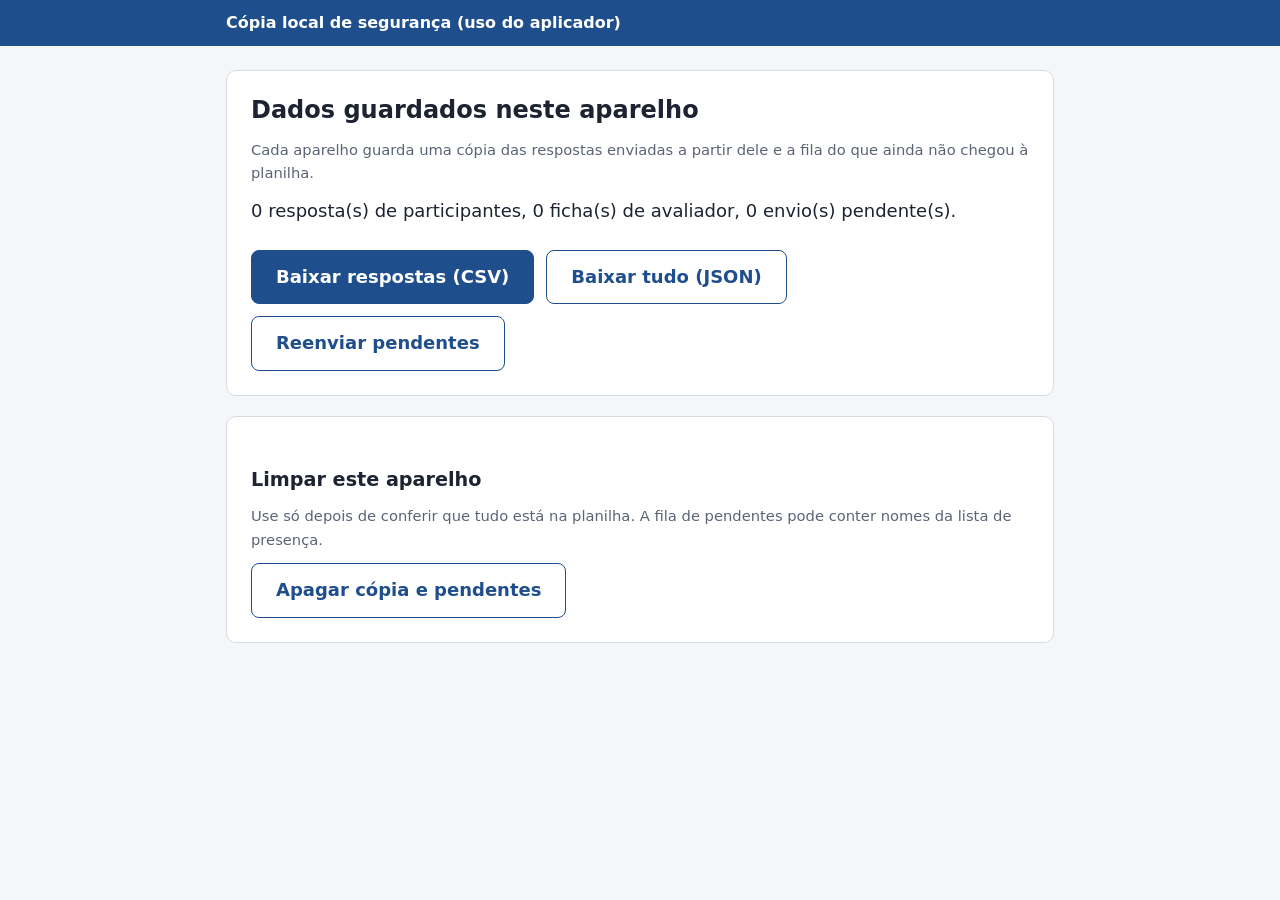
==== public/copia.html @ 40a79c22 "add: questionario plenaria" ====
<!doctype html>
<html lang="pt-BR">
<head>
  <meta charset="utf-8">
  <meta name="viewport" content="width=device-width, initial-scale=1">
  <meta name="robots" content="noindex, nofollow">
  <title>Cópia local</title>
  <link rel="stylesheet" href="css/style.css">
</head>
<body>
  <header class="topo"><div class="topo-int"><span class="topo-titulo">Cópia local de segurança (uso do aplicador)</span></div></header>
  <main>
    <div class="cartao">
      <h1>Dados guardados neste aparelho</h1>
      <p class="suave">Cada aparelho guarda uma cópia das respostas enviadas a partir dele e a fila do que ainda não chegou à planilha.</p>
      <p id="resumo"></p>
      <div class="acoes" style="justify-content:flex-start">
        <button type="button" id="csv">Baixar respostas (CSV)</button>
        <button type="button" id="json" class="secundario">Baixar tudo (JSON)</button>
        <button type="button" id="reenviar" class="secundario">Reenviar pendentes</button>
      </div>
      <div id="msg"></div>
    </div>
    <div class="cartao">
      <h2>Limpar este aparelho</h2>
      <p class="suave">Use só depois de conferir que tudo está na planilha. A fila de pendentes pode conter nomes da lista de presença.</p>
      <button type="button" id="limpar" class="secundario">Apagar cópia e pendentes</button>
    </div>
  </main>
  <script src="js/config.js"></script>
  <script>
  (function () {
    function ler(k) { try { return JSON.parse(localStorage.getItem(k)) || []; } catch (e) { return []; } }
    var copia = ler("plenaria_copia"), pend = ler("plenaria_pendentes");
    var resp = copia.filter(function (p) { return p.tipo === "resposta"; }).map(function (p) { return p.registro; });
    var aval = [];
    copia.filter(function (p) { return p.tipo === "avaliador"; }).forEach(function (p) { aval = aval.concat(p.linhas); });
    document.getElementById("resumo").textContent =
      resp.length + " resposta(s) de participantes, " + aval.length + " ficha(s) de avaliador, " + pend.length + " envio(s) pendente(s).";

    function baixar(nome, conteudo, tipo) {
      var a = document.createElement("a");
      a.href = URL.createObjectURL(new Blob([conteudo], { type: tipo }));
      a.download = nome;
      document.body.appendChild(a); a.click(); a.remove();
    }
    function csv(linhas) {
      var cols = [];
      linhas.forEach(function (l) { Object.keys(l).forEach(function (k) { if (cols.indexOf(k) < 0) cols.push(k); }); });
      var q = function (v) { v = v == null ? "" : String(v); return /[";\n]/.test(v) ? '"' + v.replace(/"/g, '""') + '"' : v; };
      return "﻿" + [cols.join(";")].concat(linhas.map(function (l) { return cols.map(function (c) { return q(l[c]); }).join(";"); })).join("\n");
    }
    var hoje = new Date().toISOString().slice(0, 10);
    document.getElementById("csv").onclick = function () {
      if (resp.length) baixar("respostas-" + hoje + ".csv", csv(resp), "text/csv");
      if (aval.length) baixar("avaliadores-" + hoje + ".csv", csv(aval), "text/csv");
    };
    document.getElementById("json").onclick = function () {
      baixar("plenaria-copia-" + hoje + ".json", JSON.stringify({ copia: copia, pendentes: pend }, null, 2), "application/json");
    };
    document.getElementById("reenviar").onclick = function () {
      var msg = document.getElementById("msg");
      if (!CONFIG.APPS_SCRIPT_URL) { msg.innerHTML = '<div class="alerta">APPS_SCRIPT_URL não configurado.</div>'; return; }
      var restantes = [];
      pend.reduce(function (p, item) {
        return p.then(function () {
          return fetch(CONFIG.APPS_SCRIPT_URL, { method: "POST", headers: { "Content-Type": "text/plain;charset=utf-8" }, body: JSON.stringify(item.payload) })
            .then(function (r) { return r.json(); })
            .then(function (j) { if (!j.ok) throw new Error(j.erro); })
            .catch(function () { restantes.push(item); });
        });
      }, Promise.resolve()).then(function () {
        localStorage.setItem("plenaria_pendentes", JSON.stringify(restantes));
        msg.innerHTML = '<div class="' + (restantes.length ? "alerta" : "sucesso") + '">' +
          (pend.length - restantes.length) + " enviado(s); " + restantes.length + " ainda pendente(s).</div>";
        pend = restantes;
      });
    };
    document.getElementById("limpar").onclick = function () {
      if (!confirm("Apagar a cópia local e os envios pendentes deste aparelho?")) return;
      localStorage.removeItem("plenaria_copia");
      localStorage.removeItem("plenaria_pendentes");
      location.reload();
    };
  })();
  </script>
</body>
</html>
---- public/css/style.css ----
:root {
  --fundo: #f5f6f8;
  --papel: #ffffff;
  --texto: #1d2330;
  --suave: #5b6475;
  --borda: #d7dbe3;
  --primaria: #1f4e8c;
  --primaria-escura: #173b6a;
  --destaque: #e8f0fb;
  --erro: #b3261e;
  --erro-fundo: #fdecea;
  --ok: #1e6b3a;
  --ok-fundo: #e7f4ec;
  --raio: 10px;
}

* { box-sizing: border-box; }

html { -webkit-text-size-adjust: 100%; }

body {
  margin: 0;
  background: var(--fundo);
  color: var(--texto);
  font: 18px/1.6 system-ui, -apple-system, "Segoe UI", Roboto, "Helvetica Neue", Arial, sans-serif;
}

.topo { background: var(--primaria); color: #fff; position: sticky; top: 0; z-index: 10; }
.topo-int { max-width: 860px; margin: 0 auto; padding: 10px 16px; display: flex; flex-direction: column; }
.topo-titulo { font-weight: 600; font-size: 16px; }
.topo-sub { font-size: 13px; opacity: .85; }
.progresso { height: 4px; background: rgba(255,255,255,.25); }
#barra { height: 100%; width: 0; background: #fff; transition: width .3s; }

main { max-width: 860px; margin: 0 auto; padding: 24px 16px 64px; outline: none; }
main.largo { max-width: 1400px; }

.cartao {
  background: var(--papel);
  border: 1px solid var(--borda);
  border-radius: var(--raio);
  padding: 24px;
  margin-bottom: 20px;
}

h1 { font-size: 1.5rem; line-height: 1.3; margin: 0 0 12px; }
h2 { font-size: 1.2rem; margin: 24px 0 8px; }
p { margin: 0 0 12px; }
.suave { color: var(--suave); font-size: .92rem; }
.aviso { background: var(--destaque); border-left: 4px solid var(--primaria); padding: 12px 16px; border-radius: 6px; margin: 16px 0; }
.alerta { background: var(--erro-fundo); border-left: 4px solid var(--erro); padding: 12px 16px; border-radius: 6px; margin: 16px 0; }
.sucesso { background: var(--ok-fundo); border-left: 4px solid var(--ok); padding: 12px 16px; border-radius: 6px; margin: 16px 0; }

/* Perguntas */
fieldset { border: 0; margin: 0 0 24px; padding: 0; min-width: 0; }
legend { font-weight: 600; margin-bottom: 8px; padding: 0; }
.pergunta { padding: 16px 0; border-top: 1px solid var(--borda); }
.pergunta:first-of-type { border-top: 0; }
.pergunta.faltando legend, .pergunta.faltando > .rotulo { color: var(--erro); }
.pergunta.faltando::after { content: "Responda esta pergunta."; display: block; color: var(--erro); font-size: .9rem; margin-top: 4px; }

.opcao {
  display: flex; gap: 12px; align-items: flex-start;
  padding: 10px 12px; margin: 6px 0;
  border: 1px solid var(--borda); border-radius: 8px; cursor: pointer;
  background: var(--papel);
}
.opcao:hover { border-color: var(--primaria); }
.opcao input { margin-top: 6px; width: 20px; height: 20px; flex: none; accent-color: var(--primaria); }
.opcao:has(input:checked) { border-color: var(--primaria); background: var(--destaque); }

.escala { display: grid; grid-template-columns: repeat(5, 1fr); gap: 6px; }
.escala .opcao { flex-direction: column; align-items: center; text-align: center; padding: 8px 4px; font-size: .85rem; gap: 4px; margin: 0; }
.escala .opcao input { margin: 0; }
.escala .num { font-weight: 700; font-size: 1rem; }

.certeza { margin-top: 12px; padding: 12px; background: var(--fundo); border-radius: 8px; }
.certeza .rotulo { font-size: .95rem; font-weight: 600; margin-bottom: 6px; }

input[type=text], input[type=email], input[type=tel], textarea {
  width: 100%; font: inherit; padding: 10px 12px;
  border: 1px solid var(--borda); border-radius: 8px; background: #fff; color: var(--texto);
}
textarea { min-height: 96px; resize: vertical; }
label.campo { display: block; font-weight: 600; margin: 16px 0 6px; }
.outra { margin-top: 6px; }

/* Botões */
.acoes { display: flex; gap: 12px; justify-content: flex-end; flex-wrap: wrap; margin-top: 24px; }
button, .botao {
  font: inherit; font-weight: 600; cursor: pointer;
  padding: 12px 24px; border-radius: 8px; border: 1px solid var(--primaria);
  background: var(--primaria); color: #fff; text-decoration: none; display: inline-block;
}
button:hover, .botao:hover { background: var(--primaria-escura); }
button.secundario, .botao.secundario { background: #fff; color: var(--primaria); }
button:disabled { opacity: .6; cursor: wait; }

/* Material de leitura */
.material {
  background: #fff; border: 1px solid var(--borda); border-radius: var(--raio);
  padding: 28px; font-size: 1.05rem;
}
.material .doc-centro { text-align: center; }
.material .doc-ementa { font-weight: 600; }
.material.oficial p { text-align: justify; hyphens: auto; }
.material h3 { margin-top: 0; }
.material h4 { margin: 20px 0 6px; }
.etiqueta { display: inline-block; font-size: .85rem; font-weight: 600; color: var(--primaria); background: var(--destaque); padding: 2px 10px; border-radius: 99px; margin-bottom: 8px; }

/* Avaliadores: resumo + acórdão lado a lado */
.lado-a-lado { display: grid; grid-template-columns: 1fr; gap: 16px; }
@media (min-width: 1100px) {
  .lado-a-lado { grid-template-columns: 1fr 1fr; }
  .lado-a-lado .painel { max-height: 80vh; overflow: auto; }
}
.pdf { width: 100%; height: 80vh; border: 1px solid var(--borda); border-radius: var(--raio); background: #fff; }

table.afirmacoes { width: 100%; border-collapse: collapse; font-size: .95rem; }
table.afirmacoes th, table.afirmacoes td { border-bottom: 1px solid var(--borda); padding: 10px 6px; vertical-align: top; }
table.afirmacoes th { text-align: left; font-size: .85rem; color: var(--suave); }
table.afirmacoes td.radio { text-align: center; width: 92px; }
table.afirmacoes td.radio input { width: 20px; height: 20px; accent-color: var(--primaria); }
table.afirmacoes tr.faltando td { background: var(--erro-fundo); }
@media (max-width: 640px) {
  table.afirmacoes thead { display: none; }
  table.afirmacoes tr { display: block; padding: 8px 0; border-bottom: 1px solid var(--borda); }
  table.afirmacoes td { display: block; border: 0; padding: 4px 0; }
  table.afirmacoes td.radio { display: inline-block; width: auto; margin-right: 16px; }
  table.afirmacoes td.radio::after { content: attr(data-rotulo); margin-left: 6px; font-size: .85rem; }
}

.exemplo { font-size: .95rem; }
.exemplo dt { font-weight: 600; margin-top: 8px; }
.exemplo dd { margin: 0 0 0 16px; }

@media (max-width: 640px) {
  body { font-size: 17px; }
  .cartao, .material { padding: 16px; }
  .escala .opcao { font-size: .7rem; }
}
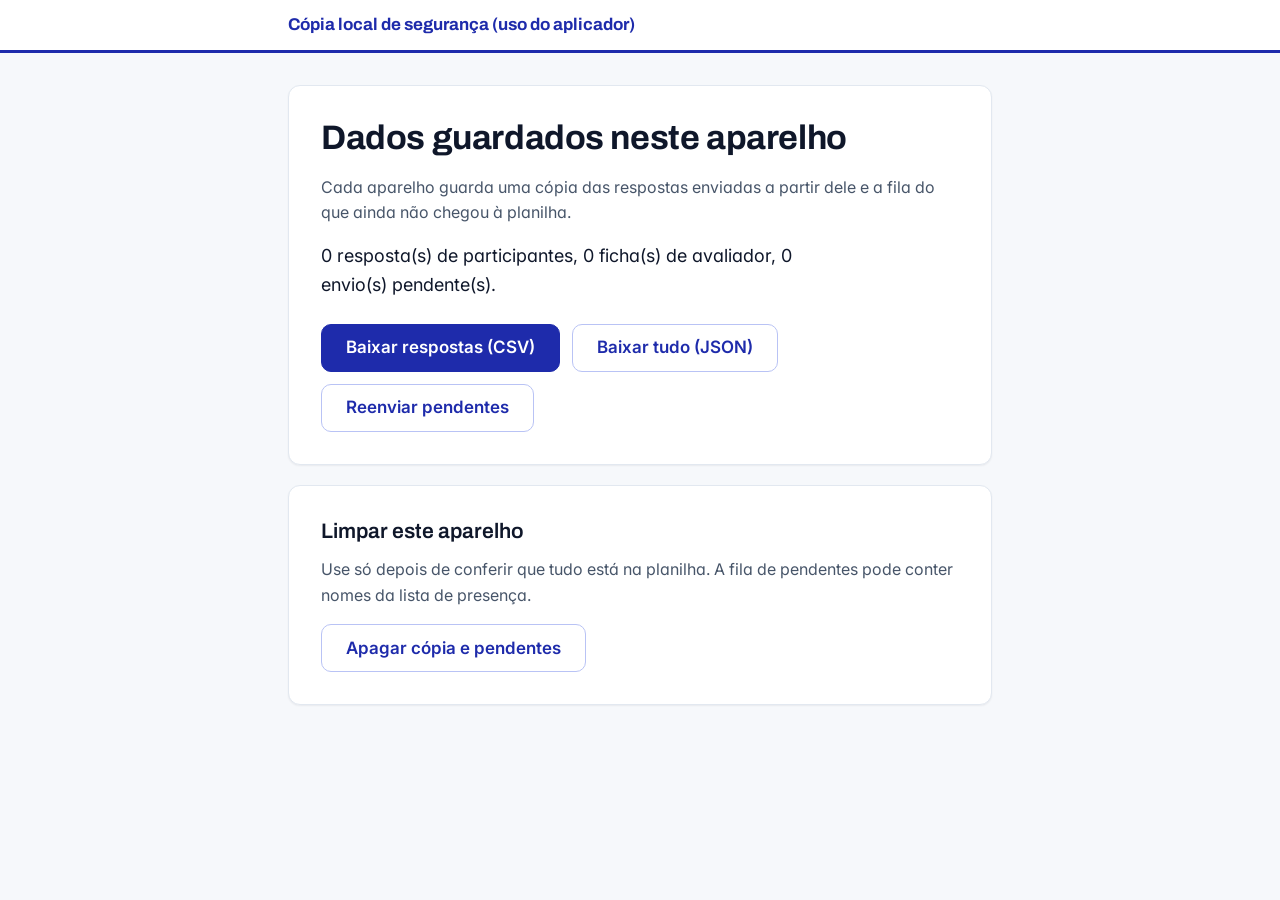
==== commit e4400a9f: "add: melhorias de design" ====
--- a/public/copia.html
+++ b/public/copia.html
@@ -5,6 +5,9 @@
   <meta name="viewport" content="width=device-width, initial-scale=1">
   <meta name="robots" content="noindex, nofollow">
   <title>Cópia local</title>
+  <link rel="preconnect" href="https://fonts.googleapis.com">
+  <link rel="preconnect" href="https://fonts.gstatic.com" crossorigin>
+  <link href="https://fonts.googleapis.com/css2?family=Archivo:wght@600;700&family=Inter:wght@400;500;600&family=IBM+Plex+Mono:wght@500&display=swap" rel="stylesheet">
   <link rel="stylesheet" href="css/style.css">
 </head>
 <body>
--- a/public/css/style.css
+++ b/public/css/style.css
@@ -1,141 +1,565 @@
+/*
+ * Formulário de validação — sistema visual do plenarIA (sem a marca).
+ * Tokens de cor tomados do tema claro do site plenaria.tre-ap.jus.br.
+ * Tudo em rem para acompanhar o controle A− / A+ (data-escala no <html>).
+ */
+
 :root {
-  --fundo: #f5f6f8;
-  --papel: #ffffff;
-  --texto: #1d2330;
-  --suave: #5b6475;
-  --borda: #d7dbe3;
-  --primaria: #1f4e8c;
-  --primaria-escura: #173b6a;
-  --destaque: #e8f0fb;
-  --erro: #b3261e;
-  --erro-fundo: #fdecea;
-  --ok: #1e6b3a;
-  --ok-fundo: #e7f4ec;
-  --raio: 10px;
-}
-
-* { box-sizing: border-box; }
-
-html { -webkit-text-size-adjust: 100%; }
+  color-scheme: light;
+
+  --fundo: #f6f8fb;
+  --superficie: #ffffff;
+  --superficie-sutil: #f1f5f9;
+  --borda: #e2e8f0;
+  --borda-controle: #71809a;     /* ≥ 3:1 sobre branco (WCAG 1.4.11) */
+  --conteudo: #0f172a;
+  --conteudo-suave: #475569;
+  --marca: #1e2bab;
+  --marca-forte: #16219f;
+  --marca-clara: #4465e6;
+  --marca-suave: #eef1fd;
+  --destaque: #f6b908;
+  --destaque-suave: #fef7e0;
+  --aviso: #8a6a00;
+  --sucesso: #0d502d;
+  --sucesso-suave: #e7f0eb;
+  --perigo: #b42318;
+  --perigo-suave: #fdecea;
+  --foco: #4465e6;
+
+  --fonte-titulo: "Archivo", "Inter", system-ui, sans-serif;
+  --fonte-texto: "Inter", system-ui, -apple-system, "Segoe UI", Roboto, Arial, sans-serif;
+  --fonte-mono: "IBM Plex Mono", ui-monospace, "Cascadia Mono", Consolas, monospace;
+
+  --raio: 12px;
+  --raio-controle: 10px;
+  --sombra-cartao: 0 1px 2px rgba(15, 23, 42, .06);
+  --sombra-folha: 0 1px 2px rgba(15, 23, 42, .06), 0 12px 32px -16px rgba(15, 23, 42, .16);
+  --anel: 0 0 0 3px rgba(68, 101, 230, .28);
+  --entrada: cubic-bezier(.16, 1, .3, 1);
+
+  --coluna: 46rem;
+  --coluna-larga: 90rem;
+}
+
+html { font-size: 100%; -webkit-text-size-adjust: 100%; scrollbar-color: #cbd5e1 transparent; }
+html[data-escala="115"] { font-size: 115%; }
+html[data-escala="130"] { font-size: 130%; }
+html[data-escala="150"] { font-size: 150%; }
+
+*, *::before, *::after { box-sizing: border-box; }
 
 body {
   margin: 0;
   background: var(--fundo);
-  color: var(--texto);
-  font: 18px/1.6 system-ui, -apple-system, "Segoe UI", Roboto, "Helvetica Neue", Arial, sans-serif;
-}
-
-.topo { background: var(--primaria); color: #fff; position: sticky; top: 0; z-index: 10; }
-.topo-int { max-width: 860px; margin: 0 auto; padding: 10px 16px; display: flex; flex-direction: column; }
-.topo-titulo { font-weight: 600; font-size: 16px; }
-.topo-sub { font-size: 13px; opacity: .85; }
-.progresso { height: 4px; background: rgba(255,255,255,.25); }
-#barra { height: 100%; width: 0; background: #fff; transition: width .3s; }
-
-main { max-width: 860px; margin: 0 auto; padding: 24px 16px 64px; outline: none; }
-main.largo { max-width: 1400px; }
+  color: var(--conteudo);
+  font-family: var(--fonte-texto);
+  font-size: 1.125rem;
+  line-height: 1.6;
+  font-feature-settings: "cv11", "ss01";
+  -webkit-font-smoothing: antialiased;
+  caret-color: var(--marca);
+}
+
+::selection { background: rgba(68, 101, 230, .22); color: var(--conteudo); }
+
+a { color: var(--marca); text-decoration-thickness: 1px; text-underline-offset: .2em; }
+a:hover { color: var(--marca-forte); text-decoration-thickness: 2px; }
+:focus-visible { outline: 2px solid var(--foco); outline-offset: 2px; }
+
+.mono { font-family: var(--fonte-mono); font-weight: 500; font-variant-numeric: tabular-nums; }
+
+/* ------------------------------------------------------------------ cabeçalho */
+
+.topo {
+  background: var(--superficie);
+  border-bottom: 3px solid var(--marca);
+}
+.topo-int {
+  max-width: var(--coluna);
+  margin: 0 auto;
+  padding: .875rem 1rem;
+  display: flex;
+  align-items: center;
+  justify-content: space-between;
+  gap: 1rem;
+}
+body:has(main.largo) .topo-int,
+body:has(main.largo) .etapas-int { max-width: var(--coluna-larga); }
+.topo-id { display: flex; flex-direction: column; flex: 1 1 auto; min-width: 0; }
+.topo-titulo {
+  font-family: var(--fonte-titulo);
+  font-weight: 700;
+  font-size: 1.0625rem;
+  line-height: 1.3;
+  color: var(--marca);
+}
+.topo-sub { font-size: .8125rem; color: var(--conteudo-suave); }
+
+.tamanho {
+  display: flex;
+  align-items: center;
+  flex: none;
+  border: 1px solid var(--borda);
+  border-radius: 8px;
+  background: var(--superficie);
+}
+.tamanho button {
+  appearance: none;
+  border: 0;
+  background: transparent;
+  color: var(--conteudo);
+  font: 600 15px/1 var(--fonte-texto);
+  min-width: 44px;
+  min-height: 0;
+  height: 40px;
+  padding: 0 6px;
+  border-radius: 7px;
+  cursor: pointer;
+}
+.tamanho button:hover:not(:disabled) { background: var(--superficie-sutil); color: var(--marca); }
+.tamanho button:disabled, .tamanho button:disabled:hover { background: transparent; color: #94a3b8; opacity: 1; cursor: default; transform: none; }
+.tamanho [data-escala-valor] {
+  font: 500 13px/1 var(--fonte-mono);
+  color: var(--conteudo-suave);
+  min-width: 48px;
+  text-align: center;
+  font-variant-numeric: tabular-nums;
+}
+
+/* ------------------------------------------------------------------ etapas */
+
+.etapas {
+  position: sticky;
+  top: 0;
+  z-index: 10;
+  background: rgba(246, 248, 251, .94);
+  border-bottom: 1px solid var(--borda);
+}
+@supports (backdrop-filter: blur(8px)) {
+  .etapas { background: rgba(246, 248, 251, .82); backdrop-filter: blur(8px) saturate(1.2); }
+}
+.etapas-int { max-width: var(--coluna); margin: 0 auto; padding: .625rem 1rem .75rem; }
+.etapas-rotulo {
+  display: flex;
+  justify-content: space-between;
+  align-items: baseline;
+  gap: 1rem;
+  font-size: .875rem;
+  font-weight: 600;
+  margin-bottom: .5rem;
+}
+.etapas-rotulo .mono { font-size: .8125rem; color: var(--conteudo-suave); }
+#trilho { list-style: none; margin: 0; padding: 0; display: flex; gap: 4px; }
+#trilho li {
+  flex: 1;
+  height: 4px;
+  border-radius: 2px;
+  background: var(--borda);
+  transition: background-color .25s var(--entrada);
+}
+#trilho li.feito { background: var(--marca); }
+#trilho li.atual { background: var(--destaque); }
+
+/* ------------------------------------------------------------------ página */
+
+main {
+  max-width: var(--coluna);
+  margin: 0 auto;
+  padding: 2rem 1rem 5rem;
+  outline: none;
+}
+main.largo { max-width: var(--coluna-larga); }
+main:focus, main:focus-visible { outline: none; }
+
+#f { animation: entra .24s var(--entrada); }
+@keyframes entra {
+  from { opacity: .35; transform: translateY(8px); }
+  to { opacity: 1; transform: none; }
+}
+@media (prefers-reduced-motion: reduce) {
+  #f { animation: none; }
+  #trilho li { transition: none; }
+}
 
 .cartao {
-  background: var(--papel);
+  background: var(--superficie);
   border: 1px solid var(--borda);
   border-radius: var(--raio);
-  padding: 24px;
-  margin-bottom: 20px;
-}
-
-h1 { font-size: 1.5rem; line-height: 1.3; margin: 0 0 12px; }
-h2 { font-size: 1.2rem; margin: 24px 0 8px; }
-p { margin: 0 0 12px; }
-.suave { color: var(--suave); font-size: .92rem; }
-.aviso { background: var(--destaque); border-left: 4px solid var(--primaria); padding: 12px 16px; border-radius: 6px; margin: 16px 0; }
-.alerta { background: var(--erro-fundo); border-left: 4px solid var(--erro); padding: 12px 16px; border-radius: 6px; margin: 16px 0; }
-.sucesso { background: var(--ok-fundo); border-left: 4px solid var(--ok); padding: 12px 16px; border-radius: 6px; margin: 16px 0; }
-
-/* Perguntas */
-fieldset { border: 0; margin: 0 0 24px; padding: 0; min-width: 0; }
-legend { font-weight: 600; margin-bottom: 8px; padding: 0; }
-.pergunta { padding: 16px 0; border-top: 1px solid var(--borda); }
-.pergunta:first-of-type { border-top: 0; }
-.pergunta.faltando legend, .pergunta.faltando > .rotulo { color: var(--erro); }
-.pergunta.faltando::after { content: "Responda esta pergunta."; display: block; color: var(--erro); font-size: .9rem; margin-top: 4px; }
-
+  box-shadow: var(--sombra-cartao);
+  padding: 2rem;
+  margin-bottom: 1.25rem;
+}
+
+h1, h2, h3 { font-family: var(--fonte-titulo); color: var(--conteudo); text-wrap: balance; }
+h1 { font-size: 2.125rem; font-weight: 700; line-height: 1.2; letter-spacing: -.012em; margin: 0 0 1rem; }
+h2 { font-size: 1.3125rem; font-weight: 600; line-height: 1.3; margin: 2rem 0 .75rem; }
+.cartao > h2:first-child { margin-top: 0; }
+
+/* Partes de um mesmo passo: seções dentro de um único cartão, separadas por filete. */
+.secao { border-top: 1px solid var(--borda); margin-top: 2rem; padding-top: 2rem; }
+.secao > h2:first-child { margin-top: 0; }
+.secao > .pergunta:first-child { padding-top: 0; }
+.secao > :last-child { margin-bottom: 0; }
+.cartao > .pergunta:last-child, .secao > .pergunta:last-child { padding-bottom: 0; }
+
+/* Ficha do avaliador: medida de leitura mesmo na tela larga. */
+main.largo #f > .cartao, main.largo #f > .acoes { max-width: 68rem; margin-inline: auto; }
+.cartao > :last-child { margin-bottom: 0; }
+p { margin: 0 0 1rem; text-wrap: pretty; }
+p:last-child { margin-bottom: 0; }
+ul { margin: 0 0 1rem; padding-left: 1.25rem; }
+li { margin-bottom: .375rem; }
+li::marker { color: var(--marca); }
+strong { font-weight: 600; }
+
+.contexto { color: var(--conteudo-suave); font-size: 1rem; font-weight: 500; margin: -.5rem 0 1.25rem; }
+.suave { color: var(--conteudo-suave); font-size: 1rem; }
+
+/* Avisos: fundo tingido + ícone desenhado (sem tarja lateral). */
+.aviso, .alerta, .sucesso {
+  position: relative;
+  border-radius: var(--raio-controle);
+  padding: 1rem 1.25rem 1rem 3.25rem;
+  margin: 1.25rem 0;
+  font-size: 1.0625rem;
+}
+.aviso { background: var(--marca-suave); }
+.alerta { background: var(--perigo-suave); }
+.sucesso { background: var(--sucesso-suave); color: var(--sucesso); font-weight: 600; }
+.aviso::before, .alerta::before, .sucesso::before {
+  content: "";
+  position: absolute;
+  left: 1.125rem;
+  top: 1.125rem;
+  width: 1.375rem;
+  height: 1.375rem;
+  background: currentColor;
+  -webkit-mask: var(--icone) center / contain no-repeat;
+  mask: var(--icone) center / contain no-repeat;
+}
+.aviso::before {
+  color: var(--marca);
+  --icone: url("data:image/svg+xml,%3Csvg xmlns='http://www.w3.org/2000/svg' viewBox='0 0 24 24' fill='none' stroke='black' stroke-width='2' stroke-linecap='round' stroke-linejoin='round'%3E%3Ccircle cx='12' cy='12' r='10'/%3E%3Cpath d='M12 16v-4M12 8h.01'/%3E%3C/svg%3E");
+}
+.alerta::before {
+  color: var(--perigo);
+  --icone: url("data:image/svg+xml,%3Csvg xmlns='http://www.w3.org/2000/svg' viewBox='0 0 24 24' fill='none' stroke='black' stroke-width='2' stroke-linecap='round' stroke-linejoin='round'%3E%3Cpath d='m21.73 18-8-14a2 2 0 0 0-3.48 0l-8 14A2 2 0 0 0 4 21h16a2 2 0 0 0 1.73-3Z'/%3E%3Cpath d='M12 9v4M12 17h.01'/%3E%3C/svg%3E");
+}
+.sucesso::before {
+  --icone: url("data:image/svg+xml,%3Csvg xmlns='http://www.w3.org/2000/svg' viewBox='0 0 24 24' fill='none' stroke='black' stroke-width='2' stroke-linecap='round' stroke-linejoin='round'%3E%3Ccircle cx='12' cy='12' r='10'/%3E%3Cpath d='m9 12 2 2 4-4'/%3E%3C/svg%3E");
+}
+.alerta .acoes { margin-top: 1rem; justify-content: flex-start; }
+
+.cartao.fim .sucesso { padding-left: 1.25rem; }
+.cartao.fim .sucesso::before { display: none; }
+.cartao.fim.ok h1::before {
+  content: "";
+  display: block;
+  width: 3rem;
+  height: 3rem;
+  margin-bottom: 1.25rem;
+  border-radius: 50%;
+  background: var(--sucesso-suave) url("data:image/svg+xml,%3Csvg xmlns='http://www.w3.org/2000/svg' viewBox='0 0 24 24' fill='none' stroke='%230d502d' stroke-width='2.25' stroke-linecap='round' stroke-linejoin='round'%3E%3Cpath d='M20 6 9 17l-5-5'/%3E%3C/svg%3E") center / 1.5rem no-repeat;
+}
+
+/* ------------------------------------------------------------------ perguntas */
+
+fieldset { border: 0; margin: 0; padding: 0; min-width: 0; }
+legend + * { clear: both; }
+/* float tira a legenda de cima da borda do fieldset (senão a linha de separação a atravessa) */
+legend {
+  float: left;
+  width: 100%;
+  padding: 0;
+  margin-bottom: .875rem;
+  font-weight: 600;
+  font-size: 1.125rem;
+  line-height: 1.45;
+  color: var(--conteudo);
+}
+
+.pergunta, .bloco-q { padding: 1.5rem 0; }
+:is(.pergunta, .bloco-q) + :is(.pergunta, .bloco-q) { border-top: 1px solid var(--borda); }
+.cartao > :is(.pergunta, .bloco-q):last-child, #partes > .pergunta:last-child { padding-bottom: 0; }
+#partes > .pergunta:first-child { border-top: 1px solid var(--borda); }
+.cartao > h1 + :is(.pergunta, .bloco-q),
+.cartao > .contexto + .suave + .bloco-q,
+.cartao > p + :is(.pergunta, .bloco-q) { padding-top: 1rem; }
+.bloco-q > .pergunta { padding: 0; }
+
+.pergunta.faltando legend, .pergunta.faltando > .campo { color: var(--perigo); }
+.pergunta.faltando::after,
+tr.faltando td:nth-child(2)::after {
+  content: "Responda esta pergunta.";
+  display: flex;
+  align-items: center;
+  gap: .375rem;
+  margin-top: .625rem;
+  color: var(--perigo);
+  font-size: .9375rem;
+  font-weight: 600;
+}
+tr.faltando td:nth-child(2)::after { content: "Classifique esta afirmação."; }
+
+/* Opção de resposta: linha inteira clicável, rádio desenhado. */
 .opcao {
-  display: flex; gap: 12px; align-items: flex-start;
-  padding: 10px 12px; margin: 6px 0;
-  border: 1px solid var(--borda); border-radius: 8px; cursor: pointer;
-  background: var(--papel);
-}
-.opcao:hover { border-color: var(--primaria); }
-.opcao input { margin-top: 6px; width: 20px; height: 20px; flex: none; accent-color: var(--primaria); }
-.opcao:has(input:checked) { border-color: var(--primaria); background: var(--destaque); }
-
-.escala { display: grid; grid-template-columns: repeat(5, 1fr); gap: 6px; }
-.escala .opcao { flex-direction: column; align-items: center; text-align: center; padding: 8px 4px; font-size: .85rem; gap: 4px; margin: 0; }
-.escala .opcao input { margin: 0; }
-.escala .num { font-weight: 700; font-size: 1rem; }
-
-.certeza { margin-top: 12px; padding: 12px; background: var(--fundo); border-radius: 8px; }
-.certeza .rotulo { font-size: .95rem; font-weight: 600; margin-bottom: 6px; }
-
+  display: flex;
+  gap: .875rem;
+  align-items: flex-start;
+  padding: .875rem 1rem;
+  margin: .5rem 0;
+  border: 1px solid var(--borda);
+  border-radius: var(--raio-controle);
+  background: var(--superficie);
+  cursor: pointer;
+  line-height: 1.5;
+  transition: border-color .15s, background-color .15s, box-shadow .15s;
+}
+@media (hover: hover) {
+  .opcao:hover { border-color: var(--marca-clara); background: #fbfcff; }
+}
+.opcao > span { min-width: 0; overflow-wrap: break-word; hyphens: auto; }
+.opcao:has(input:checked) { border-color: var(--marca); background: var(--marca-suave); box-shadow: inset 0 0 0 1px var(--marca); }
+.opcao:has(input:focus-visible) { outline: 2px solid var(--foco); outline-offset: 2px; }
+.pergunta.faltando .opcao { border-color: #f1b5ae; }
+
+input[type=radio] {
+  appearance: none;
+  -webkit-appearance: none;
+  flex: none;
+  width: 1.25rem;
+  height: 1.25rem;
+  margin: .1875rem 0 0;
+  border: 2px solid var(--borda-controle);
+  border-radius: 50%;
+  background: var(--superficie);
+  cursor: pointer;
+  transition: border-color .15s, box-shadow .15s;
+}
+input[type=radio]:checked {
+  border-color: var(--marca);
+  background: var(--marca);
+  box-shadow: inset 0 0 0 3px var(--superficie);
+}
+input[type=radio]:focus-visible { outline: none; }
+
+/* Escala 1–5: controle segmentado. */
+.escala { display: grid; grid-template-columns: repeat(5, minmax(0, 1fr)); gap: .5rem; }
+.escala .opcao {
+  position: relative;
+  flex-direction: column;
+  align-items: center;
+  justify-content: flex-start;
+  gap: .25rem;
+  margin: 0;
+  padding: .75rem .375rem;
+  text-align: center;
+}
+.escala .opcao input {
+  position: absolute;
+  opacity: 0;
+  width: 1px;
+  height: 1px;
+  margin: 0;
+  pointer-events: none;
+}
+.escala .num {
+  font-family: var(--fonte-mono);
+  font-weight: 500;
+  font-size: 1.25rem;
+  line-height: 1.2;
+  color: var(--conteudo);
+}
+.escala .rot { font-size: .8125rem; line-height: 1.3; color: var(--conteudo-suave); }
+.escala .opcao:has(input:checked) { background: var(--marca); border-color: var(--marca); box-shadow: none; }
+.escala .opcao:has(input:checked) .num,
+.escala .opcao:has(input:checked) .rot { color: #fff; }
+
+.certeza {
+  margin-top: 1rem;
+  padding: 1rem 1.125rem 1.125rem;
+  background: var(--superficie-sutil);
+  border-radius: var(--raio-controle);
+}
+.certeza .pergunta { padding: 0; }
+.certeza legend { font-size: 1rem; margin-bottom: .625rem; }
+.certeza .opcao:not(:has(input:checked)) { background: var(--superficie); }
+.escala-ancoras { display: none; }
+
+/* Campos de texto. */
+label.campo { display: block; font-weight: 600; margin: 0 0 .5rem; }
+.cartao > .pergunta label.campo { margin-top: 0; }
 input[type=text], input[type=email], input[type=tel], textarea {
-  width: 100%; font: inherit; padding: 10px 12px;
-  border: 1px solid var(--borda); border-radius: 8px; background: #fff; color: var(--texto);
-}
-textarea { min-height: 96px; resize: vertical; }
-label.campo { display: block; font-weight: 600; margin: 16px 0 6px; }
-.outra { margin-top: 6px; }
-
-/* Botões */
-.acoes { display: flex; gap: 12px; justify-content: flex-end; flex-wrap: wrap; margin-top: 24px; }
+  width: 100%;
+  font: inherit;
+  font-size: 1.0625rem;
+  color: var(--conteudo);
+  padding: .75rem .875rem;
+  min-height: 3rem;
+  border: 1px solid var(--borda-controle);
+  border-radius: var(--raio-controle);
+  background: var(--superficie);
+  transition: border-color .15s, box-shadow .15s;
+}
+textarea { min-height: 7rem; resize: vertical; line-height: 1.5; }
+input[type=text]:hover, input[type=email]:hover, input[type=tel]:hover, textarea:hover { border-color: var(--marca-clara); }
+input[type=text]:focus, input[type=email]:focus, input[type=tel]:focus, textarea:focus {
+  outline: none;
+  border-color: var(--marca);
+  box-shadow: var(--anel);
+}
+::placeholder { color: #64748b; opacity: 1; }
+.pergunta.faltando input, .pergunta.faltando textarea { border-color: var(--perigo); }
+.outra { margin-top: .25rem; }
+
+/* ------------------------------------------------------------------ botões */
+
+.acoes { display: flex; gap: .75rem; justify-content: flex-end; flex-wrap: wrap; margin-top: 1.5rem; }
 button, .botao {
-  font: inherit; font-weight: 600; cursor: pointer;
-  padding: 12px 24px; border-radius: 8px; border: 1px solid var(--primaria);
-  background: var(--primaria); color: #fff; text-decoration: none; display: inline-block;
-}
-button:hover, .botao:hover { background: var(--primaria-escura); }
-button.secundario, .botao.secundario { background: #fff; color: var(--primaria); }
-button:disabled { opacity: .6; cursor: wait; }
-
-/* Material de leitura */
+  appearance: none;
+  display: inline-flex;
+  align-items: center;
+  justify-content: center;
+  gap: .5rem;
+  min-height: 3rem;
+  padding: .75rem 1.5rem;
+  border: 1px solid var(--marca);
+  border-radius: var(--raio-controle);
+  background: var(--marca);
+  color: #fff;
+  font: 600 1.0625rem/1.2 var(--fonte-texto);
+  text-decoration: none;
+  cursor: pointer;
+  transition: background-color .15s, border-color .15s, transform .1s;
+}
+button:hover, .botao:hover { background: var(--marca-forte); border-color: var(--marca-forte); color: #fff; text-decoration: none; }
+button:active, .botao:active { transform: translateY(1px); }
+button:disabled { opacity: .55; cursor: wait; transform: none; }
+button.secundario, .botao.secundario { background: var(--superficie); color: var(--marca); border-color: #b9c3f5; }
+button.secundario:hover, .botao.secundario:hover { background: var(--marca-suave); border-color: var(--marca); color: var(--marca-forte); }
+.botao[target=_blank]::after {
+  content: "";
+  width: 1rem;
+  height: 1rem;
+  background: currentColor;
+  -webkit-mask: url("data:image/svg+xml,%3Csvg xmlns='http://www.w3.org/2000/svg' viewBox='0 0 24 24' fill='none' stroke='black' stroke-width='2' stroke-linecap='round' stroke-linejoin='round'%3E%3Cpath d='M15 3h6v6M10 14 21 3M18 13v6a2 2 0 0 1-2 2H5a2 2 0 0 1-2-2V8a2 2 0 0 1 2-2h6'/%3E%3C/svg%3E") center / contain no-repeat;
+  mask: url("data:image/svg+xml,%3Csvg xmlns='http://www.w3.org/2000/svg' viewBox='0 0 24 24' fill='none' stroke='black' stroke-width='2' stroke-linecap='round' stroke-linejoin='round'%3E%3Cpath d='M15 3h6v6M10 14 21 3M18 13v6a2 2 0 0 1-2 2H5a2 2 0 0 1-2-2V8a2 2 0 0 1 2-2h6'/%3E%3C/svg%3E") center / contain no-repeat;
+}
+
+/* ------------------------------------------------------------------ folha de leitura */
+
 .material {
-  background: #fff; border: 1px solid var(--borda); border-radius: var(--raio);
-  padding: 28px; font-size: 1.05rem;
-}
-.material .doc-centro { text-align: center; }
-.material .doc-ementa { font-weight: 600; }
-.material.oficial p { text-align: justify; hyphens: auto; }
-.material h3 { margin-top: 0; }
-.material h4 { margin: 20px 0 6px; }
-.etiqueta { display: inline-block; font-size: .85rem; font-weight: 600; color: var(--primaria); background: var(--destaque); padding: 2px 10px; border-radius: 99px; margin-bottom: 8px; }
-
-/* Avaliadores: resumo + acórdão lado a lado */
-.lado-a-lado { display: grid; grid-template-columns: 1fr; gap: 16px; }
-@media (min-width: 1100px) {
+  background: var(--superficie);
+  border: 1px solid var(--borda);
+  border-radius: var(--raio);
+  box-shadow: var(--sombra-folha);
+  overflow: hidden;
+}
+.folha-cab {
+  display: flex;
+  justify-content: space-between;
+  gap: 1rem;
+  padding: .875rem 2.5rem;
+  border-bottom: 1px solid var(--borda);
+  background: var(--superficie-sutil);
+  font-size: .875rem;
+  font-weight: 600;
+  color: var(--conteudo-suave);
+}
+.folha-cab span:first-child { font-family: var(--fonte-mono); font-weight: 500; font-variant-numeric: tabular-nums; }
+.folha-corpo {
+  padding: 2.5rem;
+  font-size: 1.125rem;
+  line-height: 1.7;
+  max-width: 68ch;
+}
+.folha-corpo .doc-centro { text-align: center; }
+.folha-corpo .doc-ementa { font-weight: 600; }
+.material.oficial .folha-corpo p { hyphens: auto; }
+.folha-corpo h3 { font-size: 1.3125rem; margin: 0 0 1rem; }
+.folha-corpo h4 { font-family: var(--fonte-texto); font-size: 1.0625rem; font-weight: 600; margin: 1.75rem 0 .5rem; }
+.folha-corpo ul { padding-left: 1.25rem; }
+
+/* ------------------------------------------------------------------ avaliadores */
+
+.lado-a-lado { display: grid; grid-template-columns: 1fr; gap: 1.25rem; margin-bottom: 1.25rem; }
+.painel { min-width: 0; }
+.painel-cab {
+  display: flex;
+  justify-content: space-between;
+  align-items: baseline;
+  gap: 1rem;
+  padding: 0 .25rem .625rem;
+  font-weight: 600;
+  font-size: .9375rem;
+}
+.painel-cab a { font-weight: 500; }
+.painel .folha-corpo { padding: 2rem; max-width: none; }
+.pdf { display: block; width: 100%; height: 80vh; border: 1px solid var(--borda); border-radius: var(--raio); background: var(--superficie); }
+@media (min-width: 70rem) {
   .lado-a-lado { grid-template-columns: 1fr 1fr; }
-  .lado-a-lado .painel { max-height: 80vh; overflow: auto; }
-}
-.pdf { width: 100%; height: 80vh; border: 1px solid var(--borda); border-radius: var(--raio); background: #fff; }
-
-table.afirmacoes { width: 100%; border-collapse: collapse; font-size: .95rem; }
-table.afirmacoes th, table.afirmacoes td { border-bottom: 1px solid var(--borda); padding: 10px 6px; vertical-align: top; }
-table.afirmacoes th { text-align: left; font-size: .85rem; color: var(--suave); }
-table.afirmacoes td.radio { text-align: center; width: 92px; }
-table.afirmacoes td.radio input { width: 20px; height: 20px; accent-color: var(--primaria); }
-table.afirmacoes tr.faltando td { background: var(--erro-fundo); }
-@media (max-width: 640px) {
+  .lado-a-lado .material { max-height: 80vh; overflow: auto; }
+}
+
+table.afirmacoes { width: 100%; border-collapse: collapse; font-size: 1rem; }
+table.afirmacoes th, table.afirmacoes td { border-bottom: 1px solid var(--borda); padding: .875rem .5rem; vertical-align: top; text-align: left; }
+table.afirmacoes thead th {
+  font-size: .75rem;
+  font-weight: 600;
+  letter-spacing: .06em;
+  text-transform: uppercase;
+  color: var(--conteudo-suave);
+  background: var(--superficie-sutil);
+}
+table.afirmacoes td:first-child { font-family: var(--fonte-mono); font-weight: 500; color: var(--conteudo-suave); width: 2.5rem; }
+table.afirmacoes td.radio, table.afirmacoes th:nth-child(n+3) { text-align: center; width: 7.5rem; }
+table.afirmacoes td.radio label { display: flex; justify-content: center; padding: .25rem; cursor: pointer; border-radius: 8px; }
+table.afirmacoes td.radio label:has(input:focus-visible) { outline: 2px solid var(--foco); outline-offset: 1px; }
+table.afirmacoes td.radio input { margin: 0; }
+.rot-cel { position: absolute; width: 1px; height: 1px; overflow: hidden; clip-path: inset(50%); white-space: nowrap; }
+table.afirmacoes tbody tr:hover td { background: #fbfcff; }
+table.afirmacoes tr:has(input:checked) td:nth-child(2) { color: var(--conteudo); }
+table.afirmacoes tr.faltando td { background: var(--perigo-suave); }
+
+.exemplo { font-size: 1rem; }
+.exemplo dl { margin: .5rem 0 0; }
+.exemplo dt { font-weight: 600; margin-top: .75rem; }
+.exemplo dd { margin: .125rem 0 0; }
+
+/* ------------------------------------------------------------------ celular */
+
+@media (max-width: 40rem) {
+  body { font-size: 1.0625rem; }
+  .topo-int { padding: .75rem 1rem; }
+  .topo-titulo { font-size: 1rem; }
+  .tamanho [data-escala-valor] { display: none; }
+  main { padding: 1.25rem .75rem 4rem; }
+  .cartao { padding: 1.375rem 1.125rem; border-radius: 10px; }
+  h1 { font-size: 1.625rem; }
+  .folha-cab { padding: .75rem 1.125rem; }
+  .folha-corpo, .painel .folha-corpo { padding: 1.5rem 1.125rem; font-size: 1.0625rem; }
+  .acoes button, .acoes .botao { flex: 1 1 100%; }
+  .alerta .acoes button { flex: 0 1 auto; }
+
+  /* Escala com rótulos completos: lista vertical, número à esquerda. */
+  .escala:not(.compacta) { grid-template-columns: 1fr; gap: .375rem; }
+  .escala:not(.compacta) .opcao { flex-direction: row; align-items: center; gap: .875rem; padding: .75rem 1rem; text-align: left; }
+  .escala:not(.compacta) .num { font-size: 1.0625rem; width: 1.25rem; text-align: center; }
+  .escala:not(.compacta) .rot { font-size: 1rem; color: var(--conteudo); }
+  /* Escala só com rótulos nas pontas: números nos blocos, rótulos numa linha abaixo. */
+  .escala.compacta { gap: .375rem; }
+  .escala.compacta .rot { position: absolute; width: 1px; height: 1px; overflow: hidden; clip-path: inset(50%); white-space: nowrap; }
+  .escala.compacta .opcao { padding: .75rem .25rem; }
+  .escala-ancoras { display: flex; justify-content: space-between; gap: 1rem; margin-top: .5rem; font-size: .875rem; color: var(--conteudo-suave); }
+
+  /* Tabela de afirmações: cada linha vira um bloco. */
   table.afirmacoes thead { display: none; }
-  table.afirmacoes tr { display: block; padding: 8px 0; border-bottom: 1px solid var(--borda); }
-  table.afirmacoes td { display: block; border: 0; padding: 4px 0; }
-  table.afirmacoes td.radio { display: inline-block; width: auto; margin-right: 16px; }
-  table.afirmacoes td.radio::after { content: attr(data-rotulo); margin-left: 6px; font-size: .85rem; }
-}
-
-.exemplo { font-size: .95rem; }
-.exemplo dt { font-weight: 600; margin-top: 8px; }
-.exemplo dd { margin: 0 0 0 16px; }
-
-@media (max-width: 640px) {
-  body { font-size: 17px; }
-  .cartao, .material { padding: 16px; }
-  .escala .opcao { font-size: .7rem; }
-}
+  table.afirmacoes, table.afirmacoes tbody, table.afirmacoes tr, table.afirmacoes td { display: block; width: auto; }
+  table.afirmacoes tr { padding: .875rem 0; border-bottom: 1px solid var(--borda); }
+  table.afirmacoes td { border: 0; padding: .125rem 0; }
+  table.afirmacoes td:first-child { width: auto; font-size: .875rem; }
+  table.afirmacoes td.radio { text-align: left; padding: .125rem 0; }
+  table.afirmacoes td.radio label { justify-content: flex-start; align-items: center; gap: .625rem; padding: .5rem 0; }
+  .rot-cel { position: static; width: auto; height: auto; overflow: visible; clip-path: none; font-size: 1rem; }
+}
